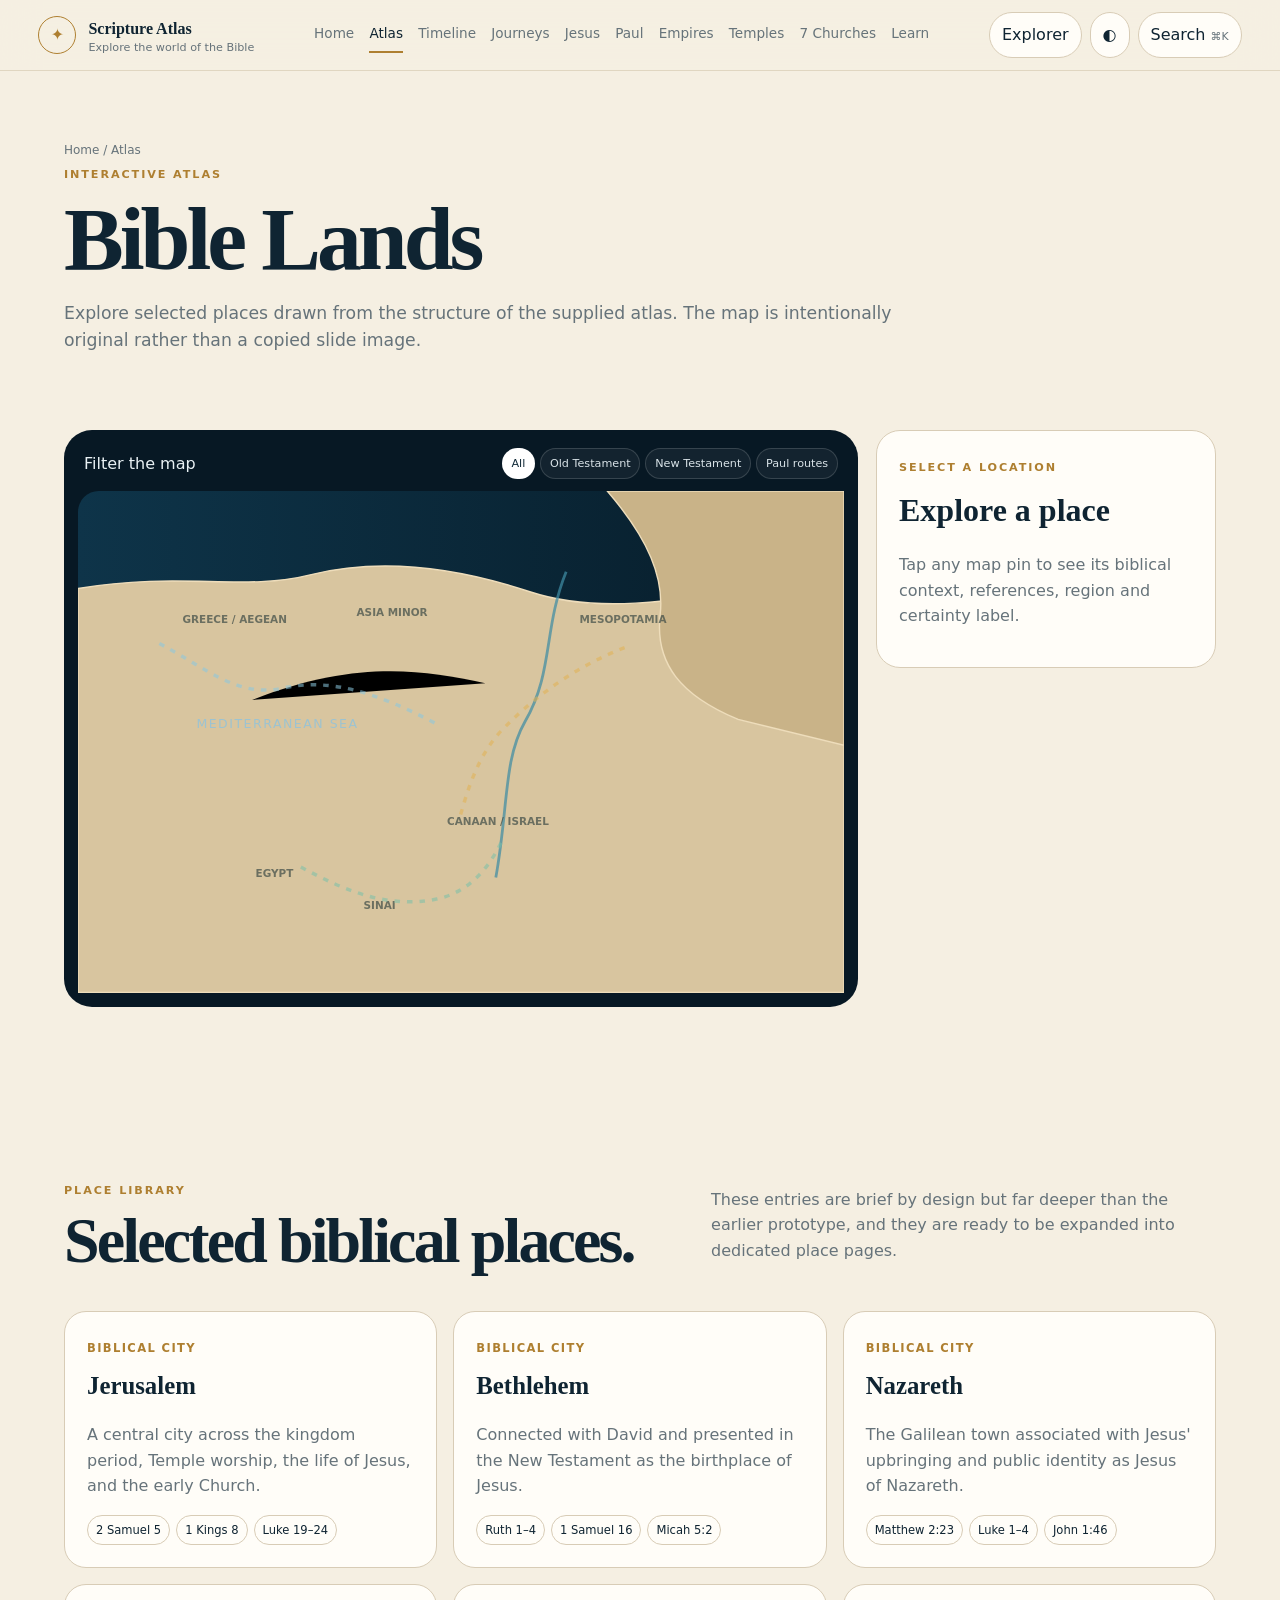
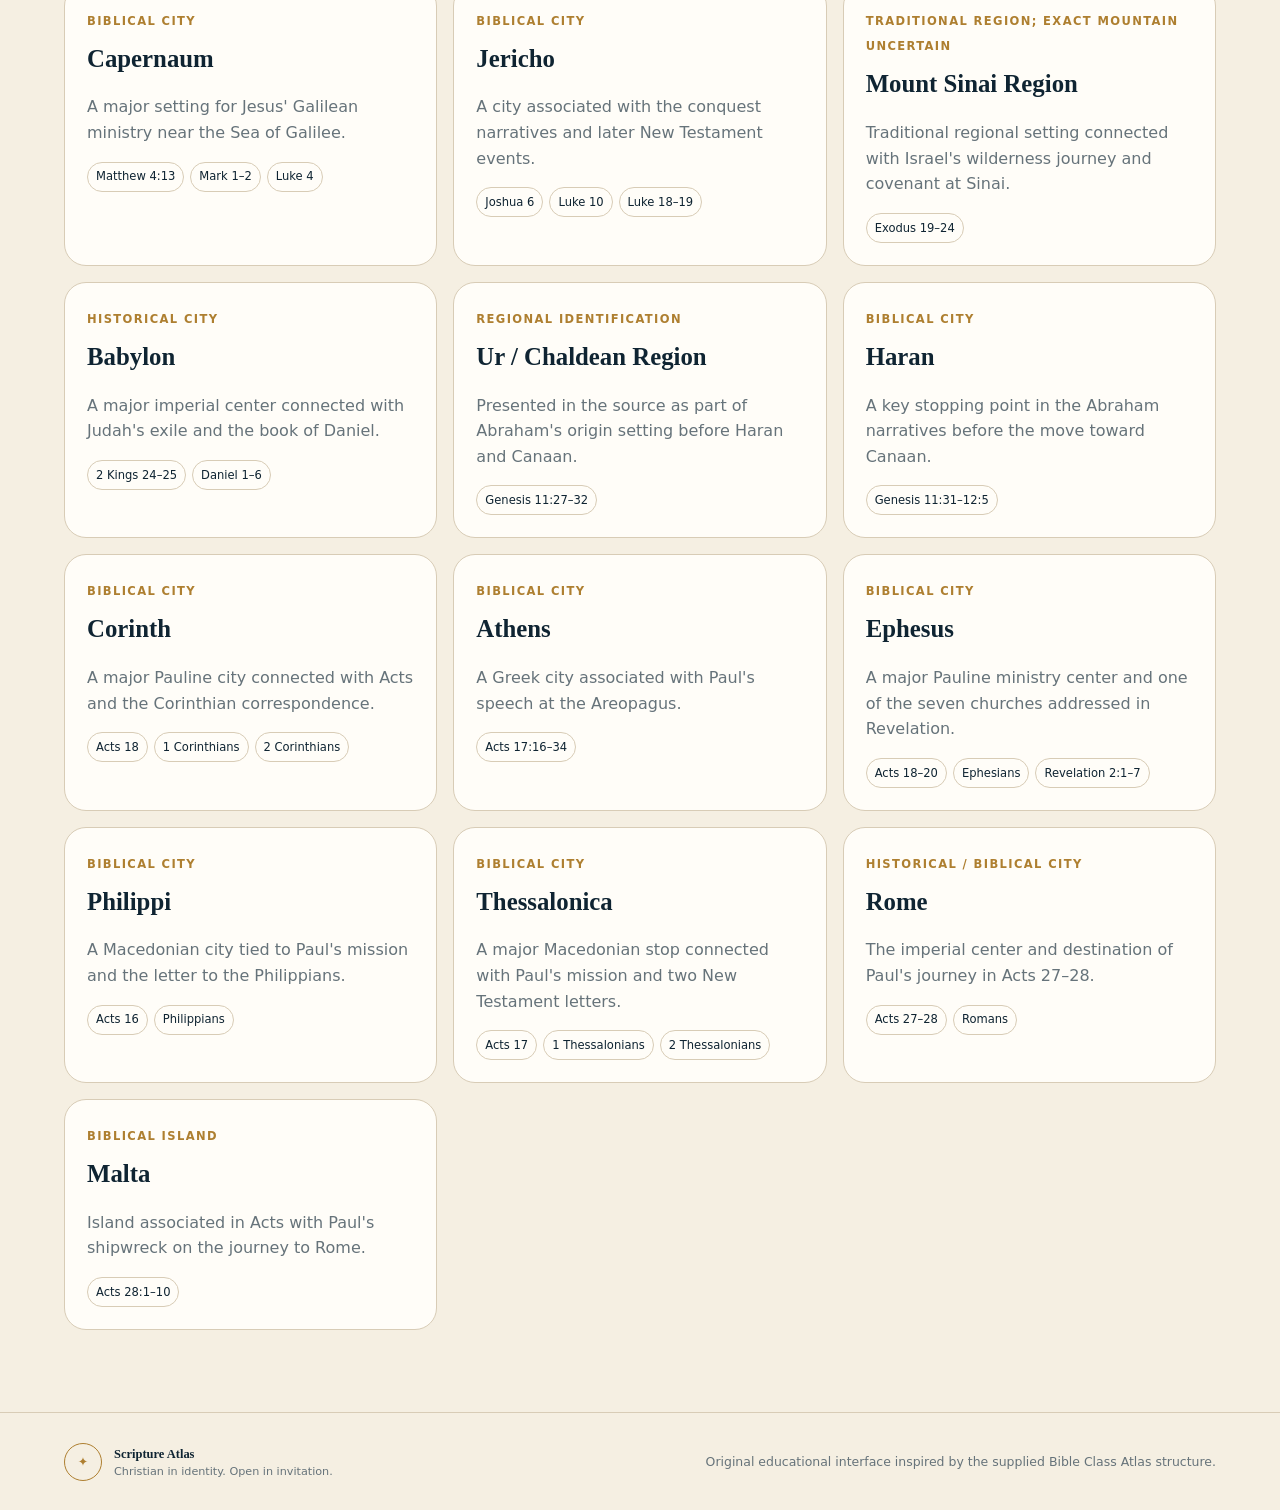
==== atlas.html @ f34dfcd5 "Updtaed" ====
<!doctype html>
<html lang="en">
<head>
<meta charset="utf-8"><meta name="viewport" content="width=device-width,initial-scale=1">
<meta name="description" content="Interactive Bible atlas and learning platform.">
<title>Bible Atlas — Scripture Atlas</title>
<link rel="stylesheet" href="assets/styles.css">
</head>
<body>
<a class="skip-link" href="#main">Skip to content</a>

<header class="site-header">
  <a class="brand" href="index.html"><span class="brand-mark">✦</span><span><strong>Scripture Atlas</strong><small>Explore the world of the Bible</small></span></a>
  <button class="menu-btn" id="menuBtn">Menu</button>
  <nav class="main-nav" id="mainNav"><a class="" href="index.html">Home</a><a class="active" href="atlas.html">Atlas</a><a class="" href="timeline.html">Timeline</a><a class="" href="journeys.html">Journeys</a><a class="" href="jesus.html">Jesus</a><a class="" href="paul.html">Paul</a><a class="" href="empires.html">Empires</a><a class="" href="temples.html">Temples</a><a class="" href="churches.html">7 Churches</a><a class="" href="learn.html">Learn</a></nav>
  <div class="header-actions"><button class="chip-btn" id="modeBtn">Explorer</button><button class="icon-btn" id="themeToggle">◐</button><button class="search-btn" id="searchOpen">Search <span>⌘K</span></button></div>
</header>
<main id="main">
<section class="page-hero"><div class="breadcrumb">Home / Atlas</div><span class="eyebrow">Interactive atlas</span><h1>Bible Lands</h1><p>Explore selected places drawn from the structure of the supplied atlas. The map is intentionally original rather than a copied slide image.</p></section>
<section class="section" style="padding-top:24px">
<div class="atlas-layout">
<div class="map-wrap">
<div class="map-toolbar"><span>Filter the map</span><div class="filters"><button class="active" data-map-filter="all">All</button><button data-map-filter="OT">Old Testament</button><button data-map-filter="NT">New Testament</button><button data-map-filter="PAUL">Paul routes</button></div></div>

<svg id="atlasMap" viewBox="0 0 1100 720" aria-label="Stylized map of Bible lands">
<defs>
<linearGradient id="sea" x1="0" x2="1"><stop offset="0" stop-color="#0e3449"/><stop offset="1" stop-color="#071c29"/></linearGradient>
<filter id="soft"><feDropShadow dx="0" dy="8" stdDeviation="8" flood-opacity=".22"/></filter>
</defs>
<rect width="1100" height="720" rx="30" fill="url(#sea)"/>
<path class="landmass" d="M0 140 C150 115 236 145 335 120 C437 95 548 111 650 145 C760 181 873 154 1100 120 L1100 720 L0 720Z"/>
<path class="landmass secondary" d="M760 0 C820 70 842 125 836 178 C828 248 866 294 948 328 L1100 365 L1100 0Z"/>
<path class="river" d="M701 116 C668 198 683 260 642 331 C611 385 618 455 600 555"/>
<path class="sea-label" d="M250 300 C390 245 486 254 585 276"/>
<text x="170" y="340" class="water-label">MEDITERRANEAN SEA</text>
<g class="region-labels">
<text x="720" y="190">MESOPOTAMIA</text><text x="530" y="480">CANAAN / ISRAEL</text><text x="410" y="600">SINAI</text><text x="255" y="555">EGYPT</text><text x="150" y="190">GREECE / AEGEAN</text><text x="400" y="180">ASIA MINOR</text>
</g>
<g class="route-layer route-abraham"><path d="M785 225 C720 250 661 290 610 342 C576 377 560 426 548 470"/></g>
<g class="route-layer route-exodus"><path d="M320 540 C385 575 445 600 515 586 C563 576 592 539 610 500"/></g>
<g class="route-layer route-paul"><path d="M512 333 C430 290 362 268 295 283 C227 298 182 252 111 216"/></g>
<g class="pins">
<button class="map-pin" data-place="jerusalem" data-era="OT / NT"><circle cx="592" cy="470" r="8"/><text x="605" y="475">Jerusalem</text></button>
<button class="map-pin" data-place="bethlehem" data-era="OT / NT"><circle cx="590" cy="490" r="8"/><text x="603" y="495">Bethlehem</text></button>
<button class="map-pin" data-place="nazareth" data-era="NT"><circle cx="585" cy="420" r="8"/><text x="598" y="425">Nazareth</text></button>
<button class="map-pin" data-place="capernaum" data-era="NT"><circle cx="604" cy="400" r="8"/><text x="617" y="405">Capernaum</text></button>
<button class="map-pin" data-place="jericho" data-era="OT / NT"><circle cx="610" cy="460" r="8"/><text x="623" y="465">Jericho</text></button>
<button class="map-pin" data-place="sinai" data-era="OT"><circle cx="476" cy="590" r="8"/><text x="489" y="595">Mount Sinai Region</text></button>
<button class="map-pin" data-place="babylon" data-era="OT"><circle cx="785" cy="225" r="8"/><text x="798" y="230">Babylon</text></button>
<button class="map-pin" data-place="ur" data-era="OT"><circle cx="820" cy="295" r="8"/><text x="833" y="300">Ur / Chaldean Region</text></button>
<button class="map-pin" data-place="haran" data-era="OT"><circle cx="705" cy="220" r="8"/><text x="718" y="225">Haran</text></button>
<button class="map-pin" data-place="corinth" data-era="NT"><circle cx="180" cy="285" r="8"/><text x="193" y="290">Corinth</text></button>
<button class="map-pin" data-place="athens" data-era="NT"><circle cx="164" cy="303" r="8"/><text x="177" y="308">Athens</text></button>
<button class="map-pin" data-place="ephesus" data-era="NT"><circle cx="340" cy="275" r="8"/><text x="353" y="280">Ephesus</text></button>
<button class="map-pin" data-place="philippi" data-era="NT"><circle cx="214" cy="210" r="8"/><text x="227" y="215">Philippi</text></button>
<button class="map-pin" data-place="thessalonica" data-era="NT"><circle cx="195" cy="224" r="8"/><text x="208" y="229">Thessalonica</text></button>
<button class="map-pin" data-place="rome" data-era="NT"><circle cx="90" cy="215" r="8"/><text x="103" y="220">Rome</text></button>
<button class="map-pin" data-place="malta" data-era="NT"><circle cx="180" cy="420" r="8"/><text x="193" y="425">Malta</text></button>
</g></svg>
</div>
<aside class="inspector" id="placeInspector"><span class="eyebrow">Select a location</span><h2>Explore a place</h2><p>Tap any map pin to see its biblical context, references, region and certainty label.</p></aside>
</div>
</section>
<section class="section"><div class="section-head"><div><span class="eyebrow">Place library</span><h2>Selected biblical places.</h2></div><p>These entries are brief by design but far deeper than the earlier prototype, and they are ready to be expanded into dedicated place pages.</p></div><div class="table-grid"><article class="info-card"><span class="mini">Biblical city</span><h3>Jerusalem</h3><p>A central city across the kingdom period, Temple worship, the life of Jesus, and the early Church.</p><div class="ref-list"><span>2 Samuel 5</span><span>1 Kings 8</span><span>Luke 19–24</span></div></article><article class="info-card"><span class="mini">Biblical city</span><h3>Bethlehem</h3><p>Connected with David and presented in the New Testament as the birthplace of Jesus.</p><div class="ref-list"><span>Ruth 1–4</span><span>1 Samuel 16</span><span>Micah 5:2</span></div></article><article class="info-card"><span class="mini">Biblical city</span><h3>Nazareth</h3><p>The Galilean town associated with Jesus' upbringing and public identity as Jesus of Nazareth.</p><div class="ref-list"><span>Matthew 2:23</span><span>Luke 1–4</span><span>John 1:46</span></div></article><article class="info-card"><span class="mini">Biblical city</span><h3>Capernaum</h3><p>A major setting for Jesus' Galilean ministry near the Sea of Galilee.</p><div class="ref-list"><span>Matthew 4:13</span><span>Mark 1–2</span><span>Luke 4</span></div></article><article class="info-card"><span class="mini">Biblical city</span><h3>Jericho</h3><p>A city associated with the conquest narratives and later New Testament events.</p><div class="ref-list"><span>Joshua 6</span><span>Luke 10</span><span>Luke 18–19</span></div></article><article class="info-card"><span class="mini">Traditional region; exact mountain uncertain</span><h3>Mount Sinai Region</h3><p>Traditional regional setting connected with Israel's wilderness journey and covenant at Sinai.</p><div class="ref-list"><span>Exodus 19–24</span></div></article><article class="info-card"><span class="mini">Historical city</span><h3>Babylon</h3><p>A major imperial center connected with Judah's exile and the book of Daniel.</p><div class="ref-list"><span>2 Kings 24–25</span><span>Daniel 1–6</span></div></article><article class="info-card"><span class="mini">Regional identification</span><h3>Ur / Chaldean Region</h3><p>Presented in the source as part of Abraham's origin setting before Haran and Canaan.</p><div class="ref-list"><span>Genesis 11:27–32</span></div></article><article class="info-card"><span class="mini">Biblical city</span><h3>Haran</h3><p>A key stopping point in the Abraham narratives before the move toward Canaan.</p><div class="ref-list"><span>Genesis 11:31–12:5</span></div></article><article class="info-card"><span class="mini">Biblical city</span><h3>Corinth</h3><p>A major Pauline city connected with Acts and the Corinthian correspondence.</p><div class="ref-list"><span>Acts 18</span><span>1 Corinthians</span><span>2 Corinthians</span></div></article><article class="info-card"><span class="mini">Biblical city</span><h3>Athens</h3><p>A Greek city associated with Paul's speech at the Areopagus.</p><div class="ref-list"><span>Acts 17:16–34</span></div></article><article class="info-card"><span class="mini">Biblical city</span><h3>Ephesus</h3><p>A major Pauline ministry center and one of the seven churches addressed in Revelation.</p><div class="ref-list"><span>Acts 18–20</span><span>Ephesians</span><span>Revelation 2:1–7</span></div></article><article class="info-card"><span class="mini">Biblical city</span><h3>Philippi</h3><p>A Macedonian city tied to Paul's mission and the letter to the Philippians.</p><div class="ref-list"><span>Acts 16</span><span>Philippians</span></div></article><article class="info-card"><span class="mini">Biblical city</span><h3>Thessalonica</h3><p>A major Macedonian stop connected with Paul's mission and two New Testament letters.</p><div class="ref-list"><span>Acts 17</span><span>1 Thessalonians</span><span>2 Thessalonians</span></div></article><article class="info-card"><span class="mini">Historical / Biblical city</span><h3>Rome</h3><p>The imperial center and destination of Paul's journey in Acts 27–28.</p><div class="ref-list"><span>Acts 27–28</span><span>Romans</span></div></article><article class="info-card"><span class="mini">Biblical island</span><h3>Malta</h3><p>Island associated in Acts with Paul's shipwreck on the journey to Rome.</p><div class="ref-list"><span>Acts 28:1–10</span></div></article></div></section>
</main>
<footer>
  <div class="brand footer-brand"><span class="brand-mark">✦</span><span><strong>Scripture Atlas</strong><small>Christian in identity. Open in invitation.</small></span></div>
  <p>Original educational interface inspired by the supplied Bible Class Atlas structure.</p>
</footer>
<div class="search-overlay" id="searchOverlay" aria-hidden="true"><div class="search-panel"><div class="search-input-wrap"><span>⌕</span><input id="searchInput" placeholder="Search places, journeys, empires, churches…"><button id="searchClose">Esc</button></div><div id="searchResults" class="search-results"></div></div></div>
<div class="toast" id="toast" role="status"></div>
<script src="assets/app.js"></script>
</body></html>
---- assets/styles.css ----
:root{
--bg:#f5efe2;--surface:#fffdf8;--surface2:#eee3d0;--ink:#0f2432;--muted:#66737a;--line:#d8ccb6;--gold:#ae7f30;--gold2:#d0a75f;--navy:#071824;--blue:#113a50;--sage:#6e826e;--danger:#9e4c3d;--shadow:0 24px 70px rgba(36,29,18,.12);--radius:24px}
[data-theme="dark"]{--bg:#06121b;--surface:#0c1c27;--surface2:#102b39;--ink:#f7f0e2;--muted:#aeb9bf;--line:#263b46;--gold:#d7af67;--gold2:#f0cd87;--navy:#030a10;--blue:#12394f;--shadow:0 30px 80px rgba(0,0,0,.34)}
*{box-sizing:border-box}html{scroll-behavior:smooth}body{margin:0;background:var(--bg);color:var(--ink);font-family:Inter,ui-sans-serif,system-ui,-apple-system,BlinkMacSystemFont,"Segoe UI",sans-serif;line-height:1.6}a{color:inherit}button,input{font:inherit}button{cursor:pointer}.skip-link{position:absolute;left:-9999px}.skip-link:focus{left:1rem;top:1rem;background:var(--surface);padding:.7rem 1rem;z-index:999}
.site-header{position:sticky;top:0;z-index:70;display:flex;align-items:center;gap:1rem;padding:12px clamp(14px,3vw,42px);background:color-mix(in srgb,var(--bg) 88%,transparent);backdrop-filter:blur(18px);border-bottom:1px solid color-mix(in srgb,var(--line) 75%,transparent)}
.brand{display:flex;align-items:center;gap:.75rem;text-decoration:none;min-width:max-content}.brand-mark{display:grid;place-items:center;width:38px;height:38px;border-radius:50%;border:1px solid var(--gold);color:var(--gold)}.brand strong{display:block;font-family:Georgia,serif}.brand small{display:block;color:var(--muted);font-size:.7rem;line-height:1.2}
.main-nav{display:flex;gap:.95rem;margin:auto}.main-nav a{text-decoration:none;color:var(--muted);font-size:.85rem;padding:.35rem 0;border-bottom:2px solid transparent}.main-nav a.active,.main-nav a:hover{color:var(--ink);border-color:var(--gold)}
.header-actions{display:flex;gap:.5rem}.chip-btn,.icon-btn,.search-btn,.menu-btn{border:1px solid var(--line);background:var(--surface);color:var(--ink);border-radius:999px;padding:.58rem .75rem}.search-btn span{color:var(--muted);font-size:.68rem}.menu-btn{display:none}
.hero{max-width:1500px;margin:auto;display:grid;grid-template-columns:1.05fr .95fr;gap:56px;align-items:center;padding:clamp(62px,8vw,110px) clamp(18px,5vw,70px)}.eyebrow{display:inline-block;text-transform:uppercase;letter-spacing:.17em;font-size:.7rem;font-weight:800;color:var(--gold)}.hero h1,.page-hero h1,.section-head h2,.display-title{font-family:Georgia,"Times New Roman",serif;letter-spacing:-.045em;line-height:.96}.hero h1{font-size:clamp(4rem,8vw,8.5rem);margin:.7rem 0 1.2rem}.hero h1 em{font-weight:400;color:var(--gold)}.hero p{font-size:clamp(1rem,1.3vw,1.2rem);color:var(--muted);max-width:700px}.hero-actions{display:flex;gap:.8rem;flex-wrap:wrap;margin:1.7rem 0}.btn{display:inline-flex;align-items:center;justify-content:center;border:1px solid var(--line);border-radius:999px;padding:.82rem 1.12rem;text-decoration:none;font-weight:750}.btn.primary{background:var(--ink);color:var(--bg);border-color:var(--ink)}.btn.ghost{background:transparent}.btn.gold{background:var(--gold);border-color:var(--gold);color:#fff}
.hero-panel{background:var(--navy);border-radius:32px;padding:18px;box-shadow:var(--shadow);color:#eef5f7}.hero-panel svg{display:block;width:100%;border-radius:22px}.hero-stat-grid{display:grid;grid-template-columns:repeat(3,1fr);gap:9px;margin-top:12px}.hero-stat{background:rgba(255,255,255,.06);border:1px solid rgba(255,255,255,.12);padding:13px;border-radius:16px}.hero-stat strong{display:block;font-size:1.2rem}.hero-stat span{font-size:.72rem;color:#b9c8cf}
.section{max-width:1450px;margin:auto;padding:82px clamp(18px,5vw,70px)}.section-head{display:grid;grid-template-columns:1.1fr .9fr;gap:30px;align-items:end;margin-bottom:32px}.section-head h2{font-size:clamp(2.5rem,5vw,5.4rem);margin:.5rem 0}.section-head p{justify-self:end;color:var(--muted);max-width:580px}
.home-grid{display:grid;grid-template-columns:repeat(12,1fr);gap:16px}.portal{grid-column:span 4;background:var(--surface);border:1px solid var(--line);border-radius:var(--radius);padding:24px;min-height:310px;display:flex;flex-direction:column;transition:.25s}.portal.wide{grid-column:span 8}.portal:hover{transform:translateY(-5px);box-shadow:var(--shadow)}.portal-icon{font-size:1.9rem;color:var(--gold);margin-bottom:auto}.portal h3{font-family:Georgia,serif;font-size:1.85rem;margin:.55rem 0}.portal p{color:var(--muted)}.portal a{margin-top:auto;text-decoration:none;color:var(--gold);font-weight:800}
.mode-strip{display:grid;grid-template-columns:repeat(4,1fr);gap:12px}.mode-card{border:1px solid var(--line);background:var(--surface);padding:22px;border-radius:20px}.mode-card strong,.mode-card span{display:block}.mode-card span{color:var(--muted);font-size:.86rem;margin-top:.35rem}
.page-hero{max-width:1450px;margin:auto;padding:70px clamp(18px,5vw,70px) 34px}.page-hero h1{font-size:clamp(3.7rem,7vw,7rem);margin:.65rem 0 1rem}.page-hero p{font-size:1.08rem;color:var(--muted);max-width:830px}.breadcrumb{font-size:.75rem;color:var(--muted)}
.atlas-layout{display:grid;grid-template-columns:minmax(0,1fr) 340px;gap:18px}.map-wrap{background:var(--navy);padding:14px;border-radius:28px;overflow:hidden}.map-toolbar{display:flex;justify-content:space-between;gap:12px;align-items:center;color:#e9f1f4;padding:4px 6px 12px}.map-toolbar .filters{display:flex;gap:5px;flex-wrap:wrap}.map-toolbar button{border:1px solid rgba(255,255,255,.15);background:rgba(255,255,255,.05);color:#d8e2e7;border-radius:999px;padding:.35rem .55rem;font-size:.7rem}.map-toolbar button.active{background:#fff;color:#102937}
#atlasMap{width:100%;display:block}.landmass{fill:#d8c59f;stroke:#eeddbb;stroke-width:2}.landmass.secondary{fill:#c9b388}.river{fill:none;stroke:#3f8ca4;stroke-width:4;opacity:.72}.water-label{fill:#9cc3d1;font-size:18px;letter-spacing:.12em}.region-labels text{font-size:15px;font-weight:800;fill:#3d4b46;opacity:.7}.route-layer{fill:none;stroke-width:5;opacity:.55;stroke-dasharray:8 10}.route-abraham{stroke:#e2b354}.route-exodus{stroke:#7ac1aa}.route-paul{stroke:#8bc9e0}.map-pin{cursor:pointer}.map-pin circle{fill:#fff;stroke:#18313e;stroke-width:4;filter:url(#soft)}.map-pin text{font-size:14px;font-weight:800;fill:#10242f}.map-pin.dim{opacity:.12}
.inspector{background:var(--surface);border:1px solid var(--line);border-radius:24px;padding:22px;position:sticky;top:86px;height:max-content}.inspector h2{font-family:Georgia,serif;font-size:2rem;margin:.4rem 0}.inspector p{color:var(--muted)}.ref-list{display:flex;flex-wrap:wrap;gap:6px}.ref-list span{font-size:.72rem;border:1px solid var(--line);border-radius:999px;padding:.3rem .5rem}
.table-grid{display:grid;grid-template-columns:repeat(3,1fr);gap:16px}.info-card{background:var(--surface);border:1px solid var(--line);border-radius:22px;padding:22px}.info-card h3{font-family:Georgia,serif;font-size:1.55rem;margin:.4rem 0}.info-card p{color:var(--muted)}.info-card .mini{font-size:.72rem;color:var(--gold);text-transform:uppercase;letter-spacing:.12em;font-weight:800}
.timeline-shell{position:relative}.timeline-line{position:absolute;left:25px;top:15px;bottom:15px;width:2px;background:var(--line)}.timeline-item{position:relative;padding:0 0 30px 72px}.timeline-dot{position:absolute;left:14px;top:4px;width:24px;height:24px;border-radius:50%;background:var(--surface);border:6px solid var(--gold)}.timeline-item h3{font-family:Georgia,serif;font-size:2rem;margin:0}.timeline-item .meta{color:var(--gold);font-size:.74rem;text-transform:uppercase;letter-spacing:.12em;font-weight:800}.timeline-item p{color:var(--muted);max-width:900px}
.journey-browser{display:grid;grid-template-columns:320px 1fr;gap:18px}.journey-sidebar{display:flex;flex-direction:column;gap:7px}.journey-sidebar button{border:1px solid var(--line);background:var(--surface);color:var(--ink);border-radius:16px;padding:15px;text-align:left}.journey-sidebar button.active{border-color:var(--gold);box-shadow:0 0 0 2px color-mix(in srgb,var(--gold) 18%,transparent)}.journey-sidebar strong,.journey-sidebar small{display:block}.journey-sidebar small{color:var(--muted)}
.journey-panel{background:var(--surface);border:1px solid var(--line);border-radius:26px;padding:24px}.journey-panel h2{font-family:Georgia,serif;font-size:2.5rem;margin:.45rem 0}.journey-mapline{display:flex;gap:0;align-items:center;overflow:auto;padding:34px 10px;margin:24px 0;background:linear-gradient(135deg,var(--navy),var(--blue));border-radius:20px}.step-node{min-width:130px;color:#cad8df;text-align:center;font-size:.72rem;position:relative}.step-node::before{content:"";display:block;width:14px;height:14px;border-radius:50%;margin:0 auto 10px;background:#7992a0;border:3px solid #fff}.step-node.active{color:#fff;font-weight:800}.step-node.active::before{background:var(--gold2);box-shadow:0 0 0 6px rgba(208,167,95,.18)}.step-connector{height:2px;background:rgba(255,255,255,.25);min-width:54px}
.reader-grid{display:grid;grid-template-columns:1.1fr .9fr;gap:18px}.reader-box{border:1px solid var(--line);background:var(--bg);border-radius:18px;padding:20px}.reader-box h3{font-family:Georgia,serif;font-size:1.7rem;margin:.4rem 0}.reader-box p{color:var(--muted)}
.temple-grid{display:grid;grid-template-columns:1.2fr .8fr;gap:18px}.temple-diagram{background:var(--surface);border:1px solid var(--line);border-radius:24px;padding:22px}.tabernacle{display:grid;grid-template-columns:1fr 1fr 1fr;grid-template-rows:1fr 1fr;gap:10px;background:#e3d3b8;border:10px solid #c9b17d;border-radius:12px;padding:14px;min-height:440px}.tab-zone{display:grid;place-items:center;text-align:center;background:#f6eddc;border:2px solid #a77b36;border-radius:10px;padding:10px}.tab-zone.holy{grid-column:2;grid-row:1/3;background:#ead6aa}.tab-zone.most{grid-column:3;grid-row:1/3;background:#d8b85e}.tab-zone.court{grid-column:1;grid-row:1/3;background:#f6eddc}.tab-zone button{border:0;background:transparent;font-weight:800;color:#5d4527}.compare-table{width:100%;border-collapse:collapse}.compare-table th,.compare-table td{padding:12px;border-bottom:1px solid var(--line);text-align:left;vertical-align:top}.compare-table th{color:var(--gold);font-size:.72rem;text-transform:uppercase;letter-spacing:.11em}
.church-grid{display:grid;grid-template-columns:repeat(7,1fr);gap:10px}.church{background:var(--surface);border:1px solid var(--line);border-radius:18px;padding:18px;min-height:230px}.church h3{font-family:Georgia,serif;font-size:1.4rem}.church p{color:var(--muted);font-size:.86rem}.church small{color:var(--gold);font-weight:800}
.learn-grid{display:grid;grid-template-columns:repeat(3,1fr);gap:16px}.tool-card{background:var(--surface);border:1px solid var(--line);border-radius:22px;padding:22px}.tool-card h3{font-family:Georgia,serif;font-size:1.6rem}.tool-card p{color:var(--muted)}.quiz-options{display:grid;gap:7px}.quiz-options button{border:1px solid var(--line);background:var(--bg);color:var(--ink);border-radius:12px;padding:.7rem;text-align:left}.calculator{display:grid;grid-template-columns:1fr auto 1fr;gap:8px;align-items:center}.calculator input,.calculator select{width:100%;border:1px solid var(--line);background:var(--bg);color:var(--ink);border-radius:12px;padding:.7rem}
.notice{border:1px solid color-mix(in srgb,var(--gold) 35%,var(--line));background:color-mix(in srgb,var(--gold) 10%,var(--surface));border-radius:18px;padding:16px}
footer{display:flex;justify-content:space-between;gap:2rem;align-items:center;padding:26px clamp(18px,5vw,70px);border-top:1px solid var(--line);color:var(--muted);font-size:.78rem}.footer-brand{color:var(--ink)}
.search-overlay{position:fixed;inset:0;background:rgba(2,7,10,.72);backdrop-filter:blur(14px);z-index:120;display:none;padding:8vh 20px}.search-overlay.open{display:block}.search-panel{max-width:820px;margin:auto;background:var(--surface);border:1px solid var(--line);border-radius:24px;overflow:hidden;box-shadow:var(--shadow)}.search-input-wrap{display:grid;grid-template-columns:auto 1fr auto;gap:12px;align-items:center;padding:18px;border-bottom:1px solid var(--line)}.search-input-wrap input{border:0;outline:0;background:transparent;color:var(--ink);font-size:1.05rem}.search-input-wrap button{border:1px solid var(--line);background:var(--bg);color:var(--muted);border-radius:8px;padding:.35rem .55rem}.search-results{max-height:62vh;overflow:auto;padding:10px}.search-item{display:block;padding:14px;border-radius:14px;text-decoration:none}.search-item:hover{background:var(--bg)}.search-item strong,.search-item small{display:block}.search-item small{color:var(--muted)}
.toast{position:fixed;bottom:24px;left:50%;transform:translate(-50%,20px);opacity:0;background:var(--ink);color:var(--bg);padding:.75rem 1rem;border-radius:999px;z-index:150;transition:.2s}.toast.show{opacity:1;transform:translate(-50%,0)}
[data-mode="child"] .scholar-only,[data-mode="child"] .advanced-only{display:none!important}[data-mode="scholar"] .child-only{display:none!important}
@media(max-width:1150px){.main-nav{display:none;position:absolute;top:66px;left:14px;right:14px;background:var(--surface);border:1px solid var(--line);border-radius:18px;padding:14px;box-shadow:var(--shadow);grid-template-columns:repeat(2,1fr)}.main-nav.open{display:grid}.menu-btn{display:block;margin-left:auto}.hero{grid-template-columns:1fr}.portal,.portal.wide{grid-column:span 6}.atlas-layout,.journey-browser,.temple-grid{grid-template-columns:1fr}.inspector{position:relative;top:auto}.church-grid{grid-template-columns:repeat(3,1fr)}}
@media(max-width:760px){.site-header{padding:10px 12px}.brand small,.search-btn{display:none}.header-actions{margin-left:auto}.hero,.page-hero,.section{padding-left:14px;padding-right:14px}.hero{padding-top:36px}.hero h1{font-size:clamp(3.3rem,15vw,5.5rem)}.hero-stat-grid,.mode-strip,.section-head,.reader-grid{grid-template-columns:1fr}.section-head{display:grid}.section-head p{justify-self:start}.portal,.portal.wide{grid-column:1/-1}.table-grid,.learn-grid{grid-template-columns:1fr}.church-grid{grid-template-columns:1fr 1fr}.journey-browser{grid-template-columns:1fr}.journey-sidebar{display:grid;grid-template-columns:1fr 1fr}.tabernacle{min-height:330px}.compare-table{font-size:.8rem}.main-nav{grid-template-columns:1fr 1fr}footer{flex-direction:column;align-items:flex-start}}
@media(max-width:480px){.church-grid,.journey-sidebar{grid-template-columns:1fr}.hero-stat-grid{grid-template-columns:1fr}.map-toolbar{align-items:flex-start;flex-direction:column}.header-actions .chip-btn{max-width:92px;overflow:hidden}.main-nav{grid-template-columns:1fr}}
@media(prefers-reduced-motion:reduce){*{scroll-behavior:auto!important;transition:none!important}}
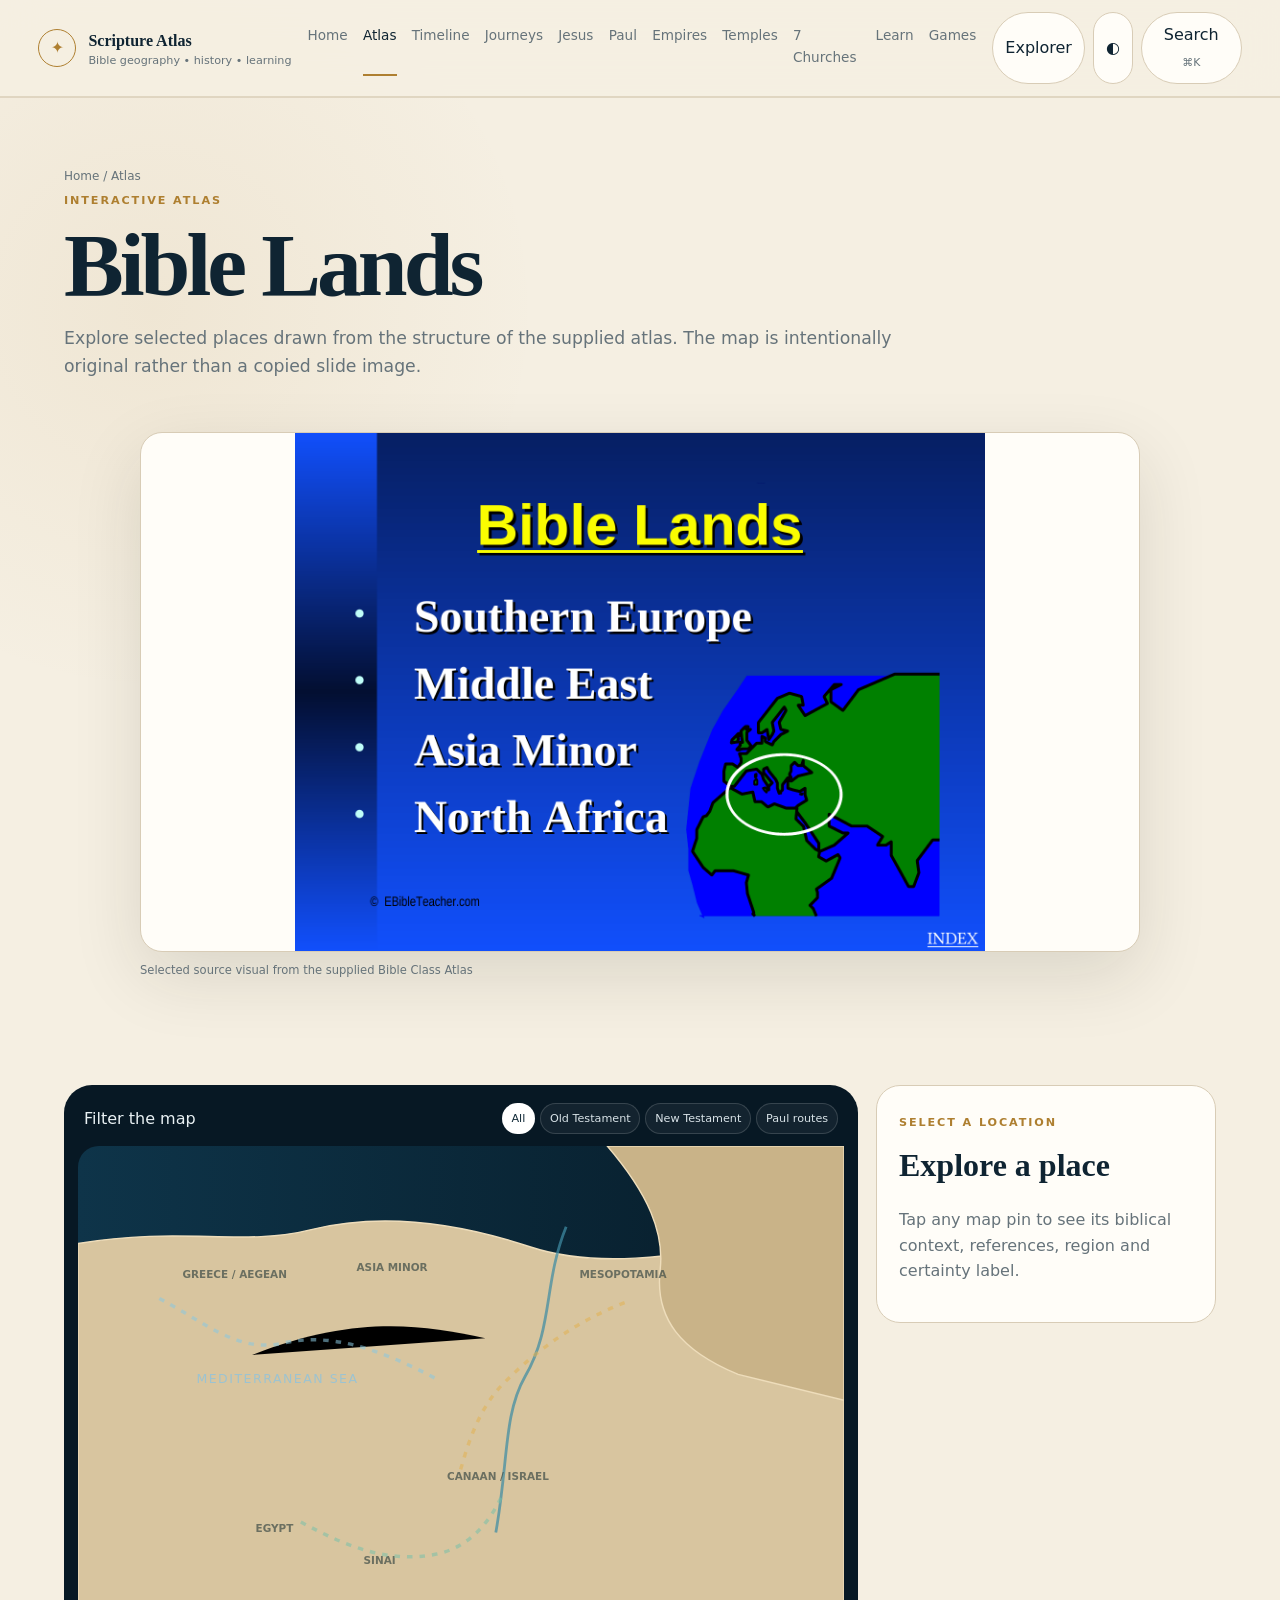
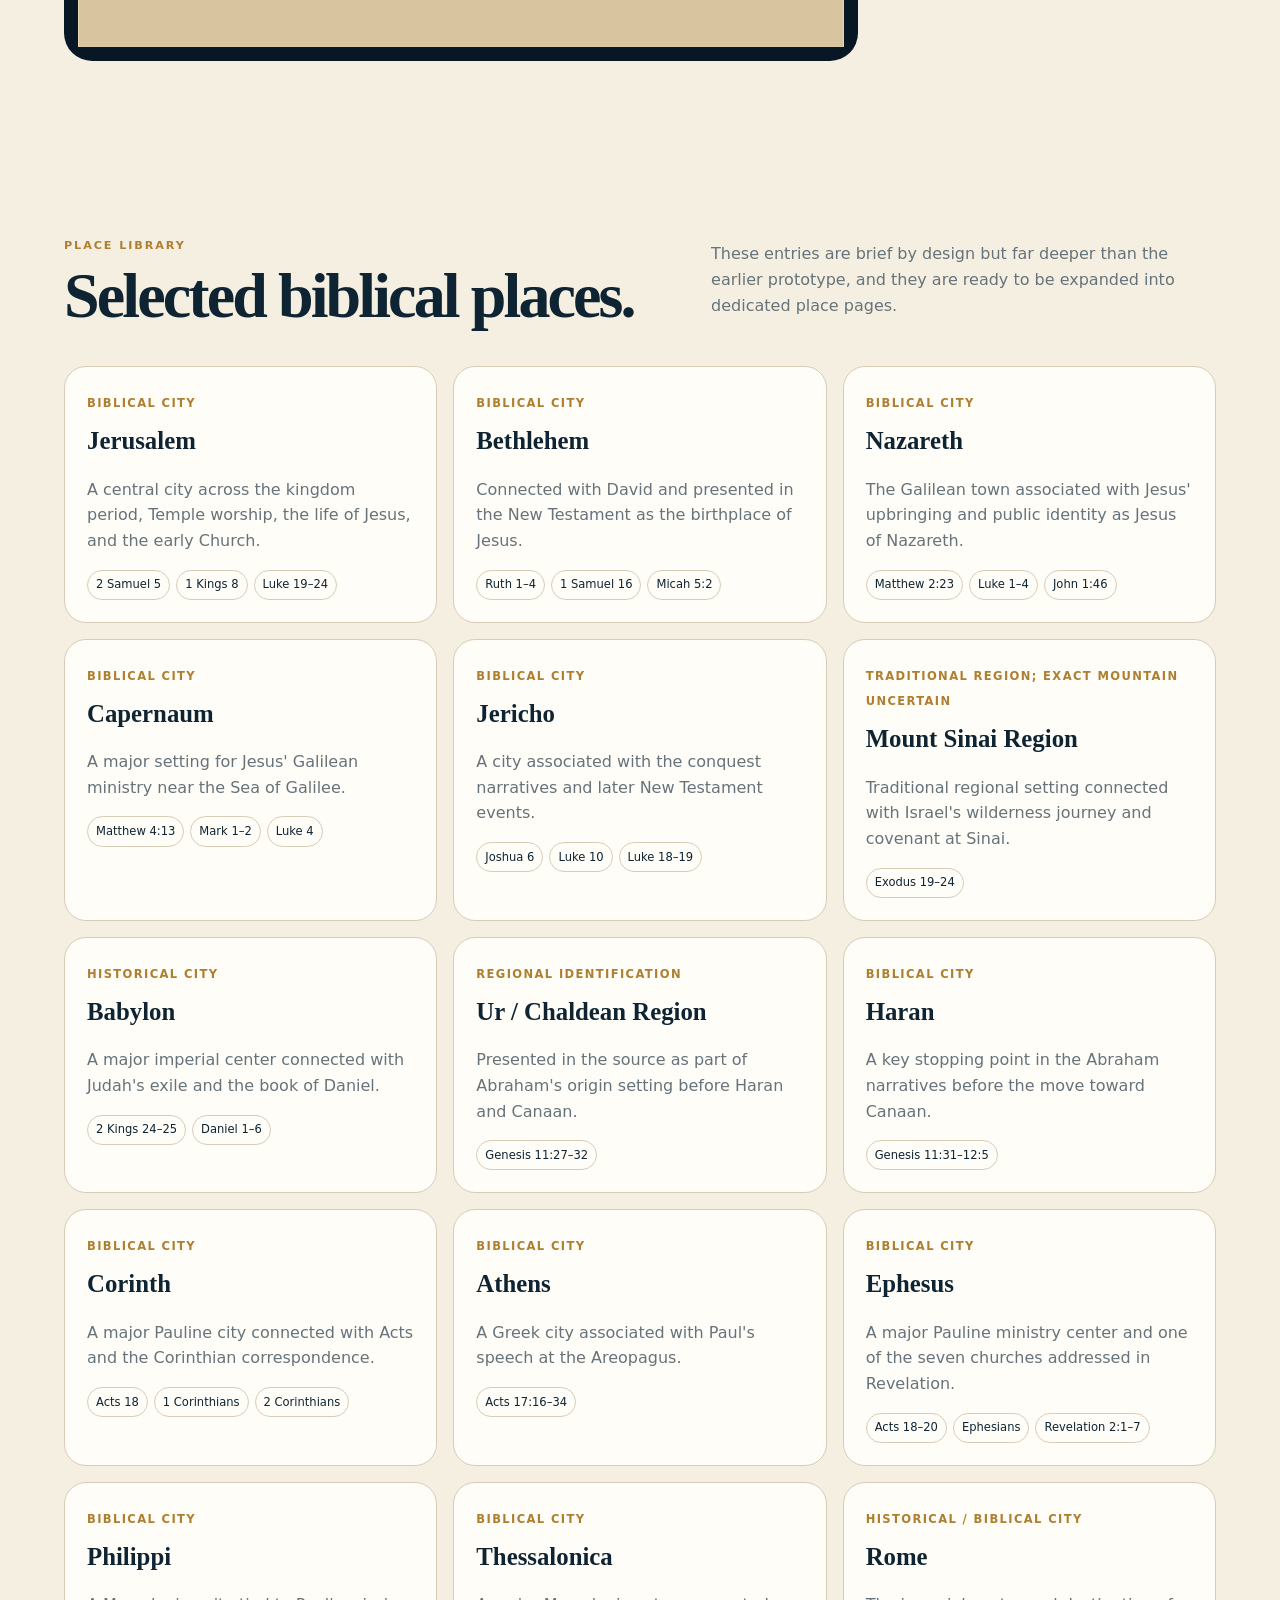
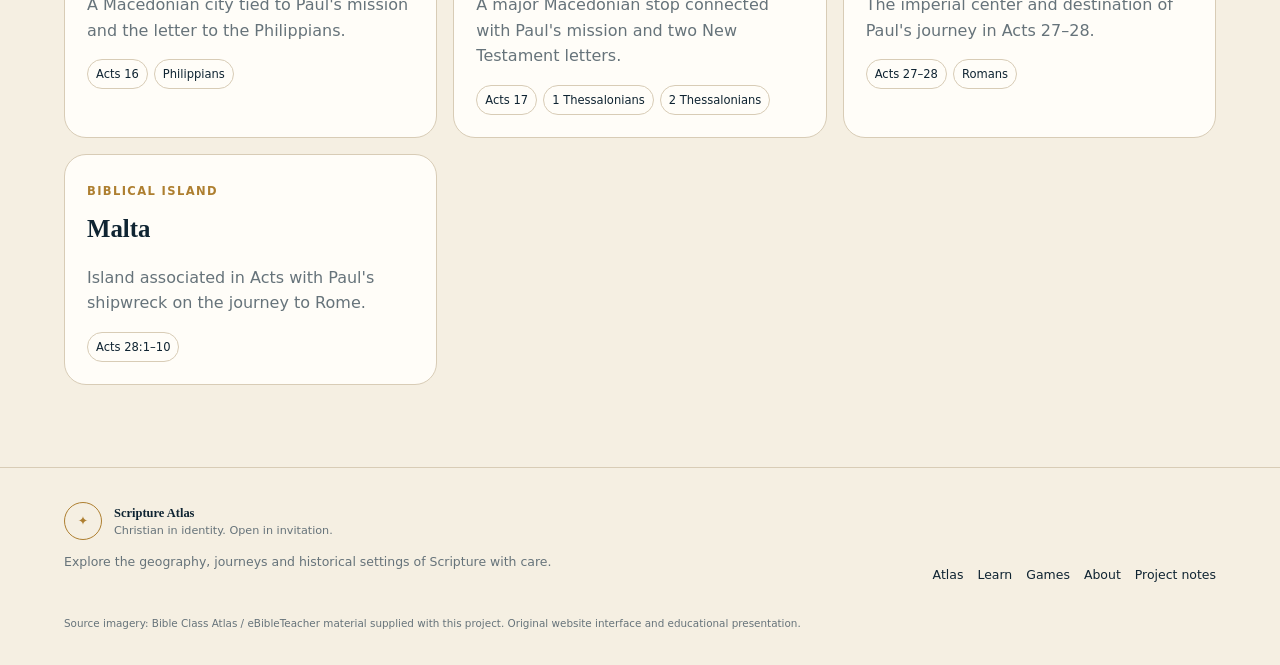
==== commit 24e36368: "Atlasts" ====
--- a/atlas.html
+++ b/atlas.html
@@ -4,19 +4,19 @@
 <meta charset="utf-8"><meta name="viewport" content="width=device-width,initial-scale=1">
 <meta name="description" content="Interactive Bible atlas and learning platform.">
 <title>Bible Atlas — Scripture Atlas</title>
-<link rel="stylesheet" href="assets/styles.css">
+<meta name="theme-color" content="#0b2230"><link rel="icon" href="assets/favicon.svg" type="image/svg+xml"><link rel="manifest" href="manifest.webmanifest"><link rel="stylesheet" href="assets/styles.css">
 </head>
 <body>
 <a class="skip-link" href="#main">Skip to content</a>
 
 <header class="site-header">
-  <a class="brand" href="index.html"><span class="brand-mark">✦</span><span><strong>Scripture Atlas</strong><small>Explore the world of the Bible</small></span></a>
+  <a class="brand" href="index.html"><span class="brand-mark">✦</span><span><strong>Scripture Atlas</strong><small>Bible geography • history • learning</small></span></a>
   <button class="menu-btn" id="menuBtn">Menu</button>
-  <nav class="main-nav" id="mainNav"><a class="" href="index.html">Home</a><a class="active" href="atlas.html">Atlas</a><a class="" href="timeline.html">Timeline</a><a class="" href="journeys.html">Journeys</a><a class="" href="jesus.html">Jesus</a><a class="" href="paul.html">Paul</a><a class="" href="empires.html">Empires</a><a class="" href="temples.html">Temples</a><a class="" href="churches.html">7 Churches</a><a class="" href="learn.html">Learn</a></nav>
+  <nav class="main-nav" id="mainNav"><a class="" href="index.html">Home</a><a class="active" href="atlas.html">Atlas</a><a class="" href="timeline.html">Timeline</a><a class="" href="journeys.html">Journeys</a><a class="" href="jesus.html">Jesus</a><a class="" href="paul.html">Paul</a><a class="" href="empires.html">Empires</a><a class="" href="temples.html">Temples</a><a class="" href="churches.html">7 Churches</a><a class="" href="learn.html">Learn</a><a class="" href="games.html">Games</a></nav>
   <div class="header-actions"><button class="chip-btn" id="modeBtn">Explorer</button><button class="icon-btn" id="themeToggle">◐</button><button class="search-btn" id="searchOpen">Search <span>⌘K</span></button></div>
 </header>
 <main id="main">
-<section class="page-hero"><div class="breadcrumb">Home / Atlas</div><span class="eyebrow">Interactive atlas</span><h1>Bible Lands</h1><p>Explore selected places drawn from the structure of the supplied atlas. The map is intentionally original rather than a copied slide image.</p></section>
+<section class="page-hero"><div class="breadcrumb">Home / Atlas</div><span class="eyebrow">Interactive atlas</span><h1>Bible Lands</h1><p>Explore selected places drawn from the structure of the supplied atlas. The map is intentionally original rather than a copied slide image.</p></section><section class="page-hero-visual section"><figure><img src="assets/images/bible-lands.png" alt="Source atlas visual for this section"><figcaption>Selected source visual from the supplied Bible Class Atlas</figcaption></figure></section>
 <section class="section" style="padding-top:24px">
 <div class="atlas-layout">
 <div class="map-wrap">
@@ -63,10 +63,7 @@
 </section>
 <section class="section"><div class="section-head"><div><span class="eyebrow">Place library</span><h2>Selected biblical places.</h2></div><p>These entries are brief by design but far deeper than the earlier prototype, and they are ready to be expanded into dedicated place pages.</p></div><div class="table-grid"><article class="info-card"><span class="mini">Biblical city</span><h3>Jerusalem</h3><p>A central city across the kingdom period, Temple worship, the life of Jesus, and the early Church.</p><div class="ref-list"><span>2 Samuel 5</span><span>1 Kings 8</span><span>Luke 19–24</span></div></article><article class="info-card"><span class="mini">Biblical city</span><h3>Bethlehem</h3><p>Connected with David and presented in the New Testament as the birthplace of Jesus.</p><div class="ref-list"><span>Ruth 1–4</span><span>1 Samuel 16</span><span>Micah 5:2</span></div></article><article class="info-card"><span class="mini">Biblical city</span><h3>Nazareth</h3><p>The Galilean town associated with Jesus' upbringing and public identity as Jesus of Nazareth.</p><div class="ref-list"><span>Matthew 2:23</span><span>Luke 1–4</span><span>John 1:46</span></div></article><article class="info-card"><span class="mini">Biblical city</span><h3>Capernaum</h3><p>A major setting for Jesus' Galilean ministry near the Sea of Galilee.</p><div class="ref-list"><span>Matthew 4:13</span><span>Mark 1–2</span><span>Luke 4</span></div></article><article class="info-card"><span class="mini">Biblical city</span><h3>Jericho</h3><p>A city associated with the conquest narratives and later New Testament events.</p><div class="ref-list"><span>Joshua 6</span><span>Luke 10</span><span>Luke 18–19</span></div></article><article class="info-card"><span class="mini">Traditional region; exact mountain uncertain</span><h3>Mount Sinai Region</h3><p>Traditional regional setting connected with Israel's wilderness journey and covenant at Sinai.</p><div class="ref-list"><span>Exodus 19–24</span></div></article><article class="info-card"><span class="mini">Historical city</span><h3>Babylon</h3><p>A major imperial center connected with Judah's exile and the book of Daniel.</p><div class="ref-list"><span>2 Kings 24–25</span><span>Daniel 1–6</span></div></article><article class="info-card"><span class="mini">Regional identification</span><h3>Ur / Chaldean Region</h3><p>Presented in the source as part of Abraham's origin setting before Haran and Canaan.</p><div class="ref-list"><span>Genesis 11:27–32</span></div></article><article class="info-card"><span class="mini">Biblical city</span><h3>Haran</h3><p>A key stopping point in the Abraham narratives before the move toward Canaan.</p><div class="ref-list"><span>Genesis 11:31–12:5</span></div></article><article class="info-card"><span class="mini">Biblical city</span><h3>Corinth</h3><p>A major Pauline city connected with Acts and the Corinthian correspondence.</p><div class="ref-list"><span>Acts 18</span><span>1 Corinthians</span><span>2 Corinthians</span></div></article><article class="info-card"><span class="mini">Biblical city</span><h3>Athens</h3><p>A Greek city associated with Paul's speech at the Areopagus.</p><div class="ref-list"><span>Acts 17:16–34</span></div></article><article class="info-card"><span class="mini">Biblical city</span><h3>Ephesus</h3><p>A major Pauline ministry center and one of the seven churches addressed in Revelation.</p><div class="ref-list"><span>Acts 18–20</span><span>Ephesians</span><span>Revelation 2:1–7</span></div></article><article class="info-card"><span class="mini">Biblical city</span><h3>Philippi</h3><p>A Macedonian city tied to Paul's mission and the letter to the Philippians.</p><div class="ref-list"><span>Acts 16</span><span>Philippians</span></div></article><article class="info-card"><span class="mini">Biblical city</span><h3>Thessalonica</h3><p>A major Macedonian stop connected with Paul's mission and two New Testament letters.</p><div class="ref-list"><span>Acts 17</span><span>1 Thessalonians</span><span>2 Thessalonians</span></div></article><article class="info-card"><span class="mini">Historical / Biblical city</span><h3>Rome</h3><p>The imperial center and destination of Paul's journey in Acts 27–28.</p><div class="ref-list"><span>Acts 27–28</span><span>Romans</span></div></article><article class="info-card"><span class="mini">Biblical island</span><h3>Malta</h3><p>Island associated in Acts with Paul's shipwreck on the journey to Rome.</p><div class="ref-list"><span>Acts 28:1–10</span></div></article></div></section>
 </main>
-<footer>
-  <div class="brand footer-brand"><span class="brand-mark">✦</span><span><strong>Scripture Atlas</strong><small>Christian in identity. Open in invitation.</small></span></div>
-  <p>Original educational interface inspired by the supplied Bible Class Atlas structure.</p>
-</footer>
+<footer class="pro-footer"><div><div class="brand footer-brand"><span class="brand-mark">✦</span><span><strong>Scripture Atlas</strong><small>Christian in identity. Open in invitation.</small></span></div><p>Explore the geography, journeys and historical settings of Scripture with care.</p></div><div class="footer-links"><a href="atlas.html">Atlas</a><a href="learn.html">Learn</a><a href="games.html">Games</a><a href="about.html">About</a><a href="README.md">Project notes</a></div><small>Source imagery: Bible Class Atlas / eBibleTeacher material supplied with this project. Original website interface and educational presentation.</small></footer>
 <div class="search-overlay" id="searchOverlay" aria-hidden="true"><div class="search-panel"><div class="search-input-wrap"><span>⌕</span><input id="searchInput" placeholder="Search places, journeys, empires, churches…"><button id="searchClose">Esc</button></div><div id="searchResults" class="search-results"></div></div></div>
 <div class="toast" id="toast" role="status"></div>
 <script src="assets/app.js"></script>
--- a/assets/styles.css
+++ b/assets/styles.css
@@ -33,3 +33,31 @@
 @media(max-width:760px){.site-header{padding:10px 12px}.brand small,.search-btn{display:none}.header-actions{margin-left:auto}.hero,.page-hero,.section{padding-left:14px;padding-right:14px}.hero{padding-top:36px}.hero h1{font-size:clamp(3.3rem,15vw,5.5rem)}.hero-stat-grid,.mode-strip,.section-head,.reader-grid{grid-template-columns:1fr}.section-head{display:grid}.section-head p{justify-self:start}.portal,.portal.wide{grid-column:1/-1}.table-grid,.learn-grid{grid-template-columns:1fr}.church-grid{grid-template-columns:1fr 1fr}.journey-browser{grid-template-columns:1fr}.journey-sidebar{display:grid;grid-template-columns:1fr 1fr}.tabernacle{min-height:330px}.compare-table{font-size:.8rem}.main-nav{grid-template-columns:1fr 1fr}footer{flex-direction:column;align-items:flex-start}}
 @media(max-width:480px){.church-grid,.journey-sidebar{grid-template-columns:1fr}.hero-stat-grid{grid-template-columns:1fr}.map-toolbar{align-items:flex-start;flex-direction:column}.header-actions .chip-btn{max-width:92px;overflow:hidden}.main-nav{grid-template-columns:1fr}}
 @media(prefers-reduced-motion:reduce){*{scroll-behavior:auto!important;transition:none!important}}
+
+/* Games v3 */
+.challenge-dashboard{display:grid;grid-template-columns:repeat(4,1fr);gap:12px}.challenge-stat{background:var(--surface);border:1px solid var(--line);border-radius:20px;padding:20px}.challenge-stat span,.challenge-stat strong{display:block}.challenge-stat span{color:var(--muted);font-size:.78rem}.challenge-stat strong{font-family:Georgia,serif;font-size:2rem;color:var(--gold)}
+.quiz-hub{display:grid;grid-template-columns:220px 1fr;gap:18px}.quiz-modes{display:flex;flex-direction:column;gap:8px}.quiz-modes button{border:1px solid var(--line);background:var(--surface);color:var(--ink);border-radius:14px;padding:14px;text-align:left}.quiz-modes button.active{border-color:var(--gold)}.quiz-stage{background:var(--surface);border:1px solid var(--line);border-radius:24px;padding:24px}.quiz-progress{height:6px;background:var(--line);border-radius:99px;overflow:hidden}.quiz-progress div{height:100%;background:var(--gold)}.quiz-meta{display:flex;justify-content:space-between;color:var(--muted);font-size:.75rem;margin:14px 0}.quiz-stage h3{font-family:Georgia,serif;font-size:2rem}.quiz-answer-grid{display:grid;grid-template-columns:1fr 1fr;gap:9px}.quiz-answer-grid button{border:1px solid var(--line);background:var(--bg);color:var(--ink);padding:13px;border-radius:13px;text-align:left}.quiz-answer-grid button.correct{border-color:#4f9e67;background:color-mix(in srgb,#4f9e67 16%,var(--surface))}.quiz-answer-grid button.wrong{border-color:#b05b4f;background:color-mix(in srgb,#b05b4f 14%,var(--surface))}.quiz-feedback{min-height:1.5em;color:var(--muted)}.quiz-actions{display:flex;justify-content:space-between}
+.typing-shell{background:var(--surface);border:1px solid var(--line);border-radius:24px;padding:22px}.typing-toolbar{display:flex;justify-content:space-between;margin-bottom:14px}.typing-toolbar select,#orderJourney{border:1px solid var(--line);background:var(--bg);color:var(--ink);border-radius:12px;padding:.7rem}.typing-prompt{background:var(--bg);border:1px solid var(--line);border-radius:16px;padding:18px;font-family:Georgia,serif;font-size:1.35rem;line-height:1.8;margin-bottom:10px}.typing-prompt .done{color:#4f9e67}.typing-prompt .bad{background:rgba(176,91,79,.18);color:#b05b4f}.typing-prompt .cursor{border-bottom:2px solid var(--gold)}#typingInput{width:100%;border:1px solid var(--line);background:var(--bg);color:var(--ink);border-radius:14px;padding:14px}.typing-stats{display:grid;grid-template-columns:repeat(4,1fr);gap:9px;margin:12px 0}.typing-stats div{border:1px solid var(--line);border-radius:14px;padding:12px}.typing-stats span,.typing-stats strong{display:block}.typing-stats span{font-size:.7rem;color:var(--muted)}
+.memory-toolbar{display:flex;gap:20px;align-items:center;margin-bottom:14px}.memory-toolbar .btn{margin-left:auto}.memory-grid{display:grid;grid-template-columns:repeat(6,1fr);gap:9px}.memory-card{border:0;background:var(--navy);color:#f6e9ca;border-radius:14px;min-height:120px;padding:10px}.memory-card.revealed,.memory-card.matched{background:var(--surface);color:var(--ink);border:1px solid var(--line)}.memory-card.matched{border-color:#4f9e67}
+.order-shell{background:var(--surface);border:1px solid var(--line);border-radius:22px;padding:20px}.order-top{display:flex;justify-content:space-between;margin-bottom:12px}.order-slots,.order-options{display:flex;gap:8px;flex-wrap:wrap;min-height:55px;padding:12px;border-radius:14px}.order-slots{border:1px dashed var(--gold);margin-bottom:10px}.order-options{background:var(--bg);border:1px solid var(--line)}.order-chip,.slot-chip{border:1px solid var(--line);background:var(--surface);color:var(--ink);border-radius:999px;padding:.55rem .75rem}.order-chip.used{opacity:.3;pointer-events:none}.slot-chip{border-color:var(--gold)}
+.daily-grid{display:grid;grid-template-columns:repeat(3,1fr);gap:16px}.streak-calendar{display:grid;grid-template-columns:repeat(7,1fr);gap:4px}.streak-day{aspect-ratio:1;background:var(--line);border-radius:4px}.streak-day.done{background:var(--gold)}
+@media(max-width:900px){.quiz-hub{grid-template-columns:1fr}.quiz-modes{display:grid;grid-template-columns:repeat(3,1fr)}.memory-grid{grid-template-columns:repeat(4,1fr)}}@media(max-width:600px){.challenge-dashboard,.typing-stats,.daily-grid,.quiz-answer-grid{grid-template-columns:1fr 1fr}.quiz-modes{grid-template-columns:1fr 1fr}.memory-grid{grid-template-columns:repeat(3,1fr)}}@media(max-width:420px){.challenge-dashboard,.typing-stats,.daily-grid,.quiz-modes{grid-template-columns:1fr}.memory-grid{grid-template-columns:repeat(2,1fr)}}
+
+
+/* ===== Professional editorial system ===== */
+:root{--paper:#f5efe2;--ink2:#17313f;--gold-soft:#e8d2a5}
+body{background-image:radial-gradient(circle at 12% 8%,color-mix(in srgb,var(--gold) 8%,transparent),transparent 24rem)}
+.site-header{box-shadow:0 1px 0 color-mix(in srgb,var(--line) 70%,transparent)}
+.main-nav{scrollbar-width:none}.main-nav::-webkit-scrollbar{display:none}
+.btn,.chip-btn,.icon-btn,.search-btn,.menu-btn{transition:transform .18s ease,border-color .18s ease,background .18s ease}.btn:hover,.chip-btn:hover,.icon-btn:hover,.search-btn:hover{transform:translateY(-1px)}
+.pro-hero{max-width:1500px;margin:auto;padding:clamp(38px,7vw,94px) clamp(18px,5vw,70px) 70px;display:grid;grid-template-columns:.92fr 1.08fr;gap:clamp(28px,5vw,72px);align-items:center}.pro-hero h1{font-family:Georgia,serif;font-size:clamp(4rem,8vw,8.2rem);line-height:.88;letter-spacing:-.06em;margin:.7rem 0 1.35rem}.pro-hero h1 em{font-weight:400;color:var(--gold)}.lead{font-size:clamp(1.05rem,1.4vw,1.28rem);color:var(--muted);max-width:680px}.hero-proof{display:flex;flex-wrap:wrap;gap:.55rem;margin-top:1.5rem}.hero-proof span{border:1px solid var(--line);border-radius:999px;padding:.45rem .72rem;color:var(--muted);font-size:.74rem}.pro-hero-media{position:relative;background:var(--navy);padding:12px;border-radius:30px;box-shadow:var(--shadow);transform:rotate(.7deg)}.pro-hero-media img{display:block;width:100%;aspect-ratio:4/3;object-fit:cover;border-radius:22px}.media-caption{position:absolute;left:28px;right:28px;bottom:28px;background:rgba(5,18,27,.86);color:#fff;border:1px solid rgba(255,255,255,.16);backdrop-filter:blur(10px);border-radius:17px;padding:14px 16px}.media-caption span,.media-caption strong,.media-caption small{display:block}.media-caption span{text-transform:uppercase;letter-spacing:.12em;color:#dfbf7b;font-size:.65rem}.media-caption strong{font-family:Georgia,serif;font-size:1.25rem}.media-caption small{color:#c3d1d7}
+.pro-strip{max-width:1400px;margin:auto;display:grid;grid-template-columns:repeat(4,1fr);gap:0;border:1px solid var(--line);background:var(--surface);border-radius:22px;overflow:hidden}.pro-strip>div{padding:18px 20px;border-right:1px solid var(--line)}.pro-strip>div:last-child{border-right:0}.pro-strip strong,.pro-strip span{display:block}.pro-strip span{color:var(--muted);font-size:.8rem}
+.editorial-grid{display:grid;grid-template-columns:repeat(12,1fr);gap:16px}.editorial-card{grid-column:span 4;background:var(--surface);border:1px solid var(--line);border-radius:24px;overflow:hidden;text-decoration:none;transition:transform .25s ease,box-shadow .25s ease}.editorial-card.feature{grid-column:span 8}.editorial-card:hover{transform:translateY(-5px);box-shadow:var(--shadow)}.editorial-card img{width:100%;aspect-ratio:16/9;object-fit:cover;display:block}.editorial-card>div{padding:22px}.editorial-card h3{font-family:Georgia,serif;font-size:1.75rem;margin:.4rem 0}.editorial-card p{color:var(--muted)}.editorial-card strong{color:var(--gold)}
+.immersive{max-width:1400px;background:linear-gradient(135deg,#061721,#0e3548);color:#eef4f6;border-radius:34px}.section-head.light p{color:#b7c6cc}.audience-grid{display:grid;grid-template-columns:repeat(4,1fr);gap:12px}.audience-grid article{border:1px solid rgba(255,255,255,.14);border-radius:20px;padding:22px;background:rgba(255,255,255,.045)}.audience-grid article>span{color:#d7b66f;font-size:.72rem;font-weight:800}.audience-grid h3{font-family:Georgia,serif;font-size:1.35rem}.audience-grid p{color:#bac7cd;font-size:.9rem}
+.engagement-grid{display:grid;grid-template-columns:repeat(3,1fr);gap:16px}.engagement-grid a{background:var(--surface);border:1px solid var(--line);border-radius:22px;padding:24px;text-decoration:none}.engagement-grid a:hover{border-color:var(--gold)}.big-icon{display:grid;place-items:center;width:48px;height:48px;border-radius:14px;background:var(--navy);color:#e3bf75;font-size:1.25rem}.engagement-grid h3{font-family:Georgia,serif;font-size:1.5rem;margin:.7rem 0 .3rem}.engagement-grid p{color:var(--muted)}
+.source-section{display:grid;grid-template-columns:1fr .9fr;gap:44px;align-items:center;border-top:1px solid var(--line)}.source-section h2{font-family:Georgia,serif;font-size:clamp(2.5rem,4vw,4.5rem);line-height:1;margin:.6rem 0}.source-section p{color:var(--muted)}.source-section figure,.page-hero-visual figure{margin:0}.source-section img,.page-hero-visual img{width:100%;display:block;border-radius:22px;border:1px solid var(--line);box-shadow:var(--shadow)}.source-section figcaption,.page-hero-visual figcaption{color:var(--muted);font-size:.72rem;margin-top:.55rem}.page-hero-visual{padding-top:0!important}.page-hero-visual figure{max-width:1000px;margin:auto}.page-hero-visual img{max-height:520px;object-fit:contain;background:var(--surface)}
+.pro-footer{display:grid;grid-template-columns:1fr auto;gap:30px;align-items:end;border-top:1px solid var(--line);padding:34px clamp(18px,5vw,70px);color:var(--muted)}.pro-footer p{max-width:520px}.pro-footer>small{grid-column:1/-1}.footer-links{display:flex;gap:14px;flex-wrap:wrap}.footer-links a{text-decoration:none;color:var(--ink)}
+.prose-grid{display:grid;grid-template-columns:repeat(2,1fr);gap:16px}.prose-grid article{background:var(--surface);border:1px solid var(--line);border-radius:22px;padding:24px}.prose-grid h2{font-family:Georgia,serif}.prose-grid p{color:var(--muted)}.source-gallery{display:grid;grid-template-columns:repeat(3,1fr);gap:14px}.source-gallery img{width:100%;border-radius:18px;border:1px solid var(--line)}
+@media(max-width:1100px){.pro-hero{grid-template-columns:1fr}.editorial-card,.editorial-card.feature{grid-column:span 6}.audience-grid{grid-template-columns:1fr 1fr}.pro-strip{grid-template-columns:1fr 1fr}.pro-strip>div:nth-child(2){border-right:0}.pro-strip>div:nth-child(-n+2){border-bottom:1px solid var(--line)}.source-section{grid-template-columns:1fr}}
+@media(max-width:760px){.pro-hero{padding-left:14px;padding-right:14px}.pro-hero h1{font-size:clamp(3.6rem,16vw,5.7rem)}.pro-hero-media{transform:none}.editorial-card,.editorial-card.feature{grid-column:1/-1}.audience-grid,.engagement-grid,.prose-grid,.source-gallery{grid-template-columns:1fr}.pro-strip{margin-left:14px;margin-right:14px;width:auto}.pro-footer{grid-template-columns:1fr;align-items:start}.footer-links{justify-content:flex-start}.pro-footer>small{grid-column:1}}
+@media(max-width:520px){.pro-strip{grid-template-columns:1fr}.pro-strip>div{border-right:0;border-bottom:1px solid var(--line)}.pro-strip>div:last-child{border-bottom:0}.pro-strip>div:nth-child(2){border-bottom:1px solid var(--line)}.media-caption{position:relative;left:auto;right:auto;bottom:auto;margin-top:10px}.pro-hero-media img{aspect-ratio:auto}}
